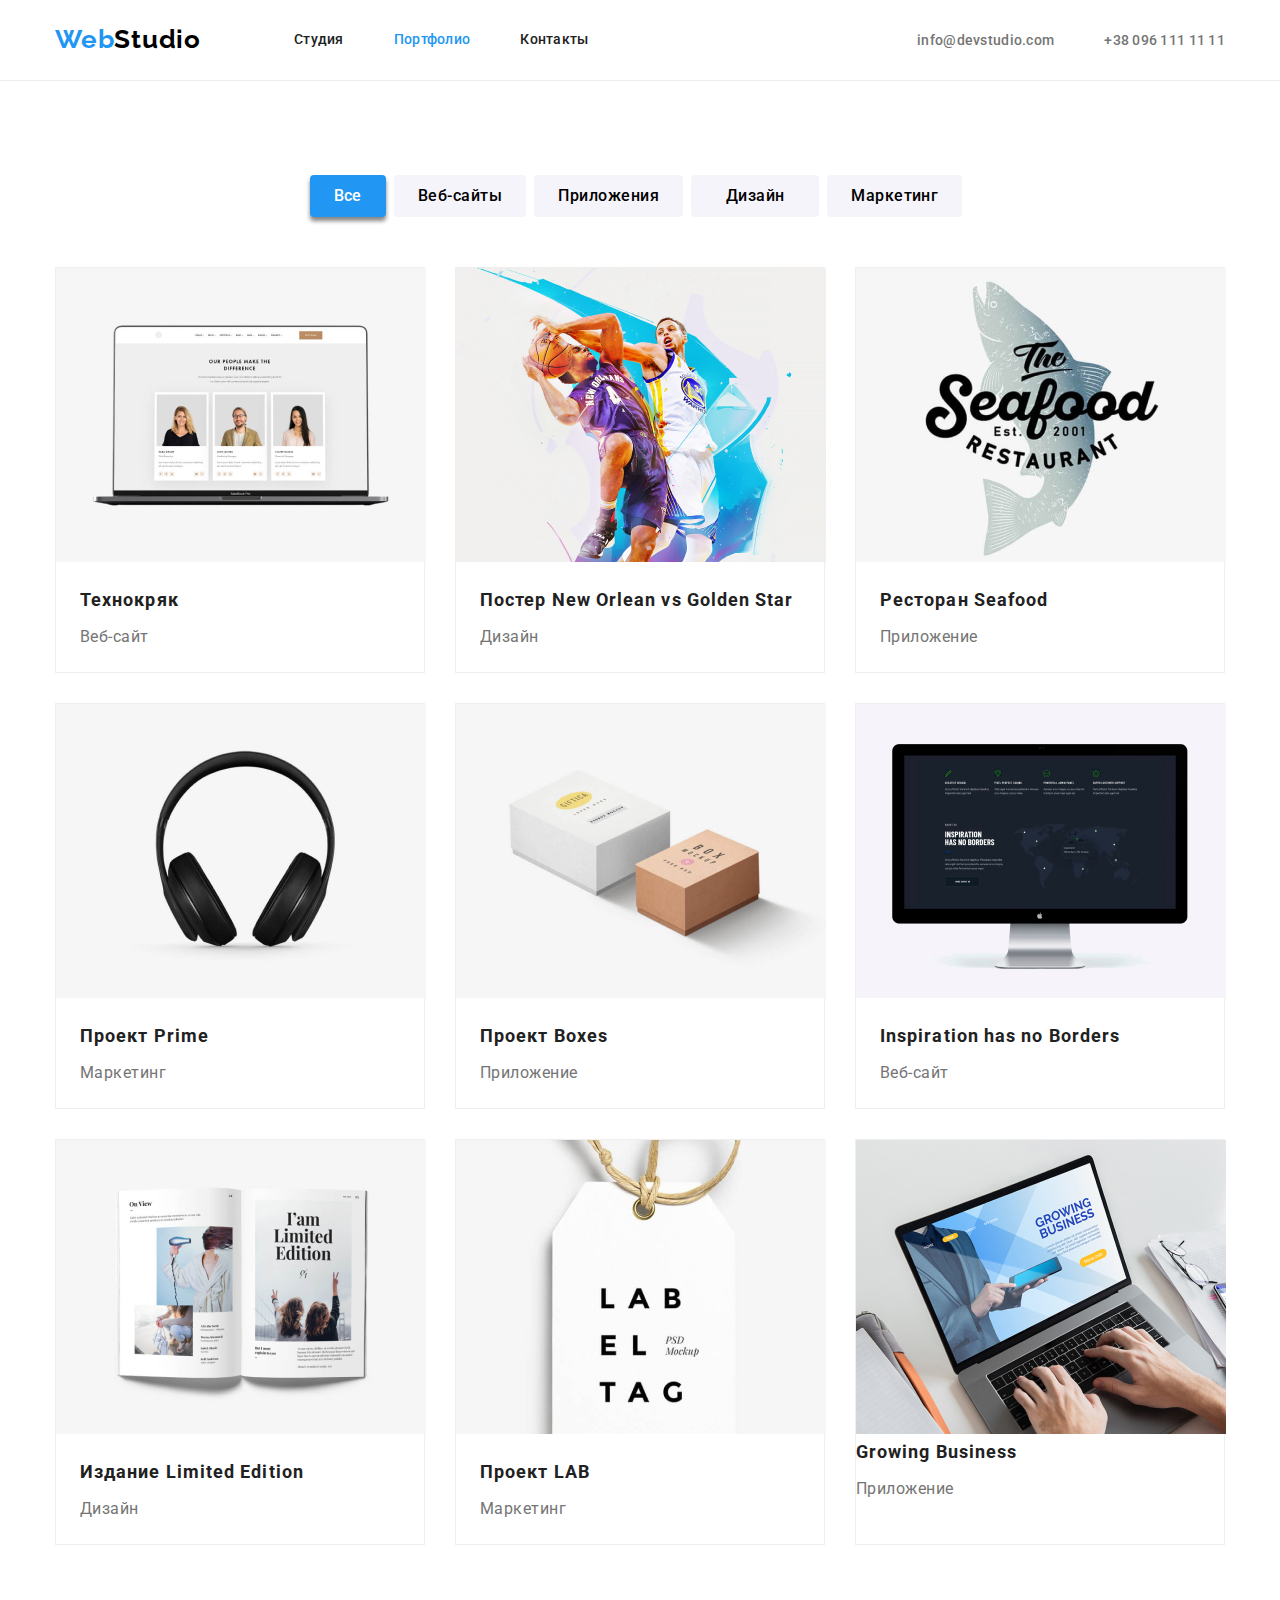
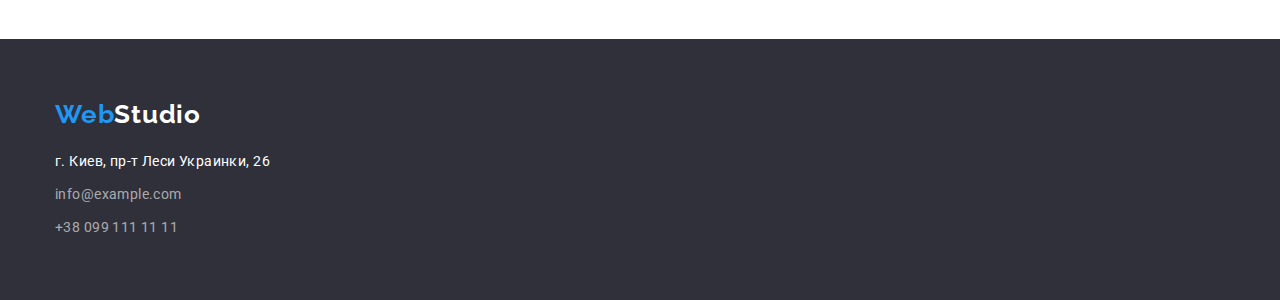
==== portfolio.html @ 1fb04671 "Створює новий репозиторій" ====
<!DOCTYPE html>
<html lang="ru">
<head>
    <meta charset="UTF-8">
    <meta http-equiv="X-UA-Compatible" content="IE=edge">
    <meta name="viewport" content="width=device-width, initial-scale=1.0">
    <title>Document</title>
    <link href="https://fonts.googleapis.com/css2?family=Raleway:wght@700&family=Roboto:wght@400;500;700;900&display=swap"
        rel="stylesheet"/>
        <link rel="stylesheet" href="https://cdnjs.cloudflare.com/ajax/libs/modern-normalize/1.1.0/modern-normalize.min.css"
            integrity="sha512-wpPYUAdjBVSE4KJnH1VR1HeZfpl1ub8YT/NKx4PuQ5NmX2tKuGu6U/JRp5y+Y8XG2tV+wKQpNHVUX03MfMFn9Q=="
            crossorigin="anonymous" referrerpolicy="no-referrer"/>
    <link rel="stylesheet" href="./css/styles.css"/>
</head>

<body>
    <!--Шапка-->
    <header>
        <div class="container header-nav">
            <nav>
                <a href="./index.html" class="logo">
                    <span class="img-logo">Web</span>Studio
                </a>
            
                <ul class="site-nav">
                    <li><a href="./index.html" class="link">Студия</a></li>
                    <li><a href="./portfolio.html" class="link current">Портфолио</a></li>
                    <li><a href="" class="link">Контакты</a></li>
                </ul>
            </nav>

            <ul class="auth-nav">
                <li> <a href="mailto:info@devstudio.com" class="link-mail">info@devstudio.com</a></li>
                <li> <a href="tel:+380961111111" class="link-tel">+38 096 111 11 11</a></li>
            </ul>
        </div>
        
    </header>

    <!-- Основной контент -->
    <main>
        <!-- Фильтр -->
        <section class="filter-portfolio">

            <div class="container">
                <ul class="button-list">
                    <li> <button type="button" class="primary-button">Все</button></li>
                    <li> <button type="button" class="button">Веб-сайты</button></li>
                    <li> <button type="button" class="button">Приложения</button></li>
                    <li> <button type="button" class="button">Дизайн</button></li>
                    <li> <button type="button" class="button">Маркетинг</button></li>
                </ul>
                
                <!-- Портфолио -->
                <ul class="list-portfolio">
                    <li class="item-portfolio border-foto"><img class="portfolio-foto" src="./images/img5.jpg" alt="веб-сайт"
                            width="370" height="294">
                        <div class="text-foto">
                            <h2 class="title-portfolio">Технокряк</h2>
                            <p class="portfolio-text">Веб-сайт</p>
                        </div>
                    </li>
                    <li class="item-portfolio border-foto"><img class="portfolio-foto" src="./images/img6.jpg" alt="дизайн" width="370"
                            height="294">
                       <div class="text-foto">
                        <h2 class="title-portfolio">Постер New Orlean vs Golden Star</h2>
                        <p class="portfolio-text">Дизайн</p>
                       </div>
                    </li>
                    <li class="item-portfolio border-foto"><img class="portfolio-foto" src="./images/img7.jpg" alt="приложение"
                            width="370" height="294">
                        <div class="text-foto">
                            <h2 class="title-portfolio">Ресторан Seafood</h2>
                            <p class="portfolio-text">Приложение</p>
                        </div>
                    </li>
                    <li class="item-portfolio border-foto"><img class="portfolio-foto" src="./images/img8.jpg" alt="маркетинг"
                            width="370" height="294">
                        <div class="text-foto">
                            <h2 class="title-portfolio">Проект Prime</h2>
                            <p class="portfolio-text">Маркетинг</p>
                        </div>
                    </li>
                    <li class="item-portfolio border-foto"><img class="portfolio-foto" src="./images/img9.jpg" alt="приложение"
                            width="370" height="294">
                        <div class="text-foto">
                            <h2 class="title-portfolio">Проект Boxes</h2>
                            <p class="portfolio-text">Приложение</p>
                        </div>
                    </li>
                    <li class="item-portfolio border-foto"><img class="portfolio-foto" src="./images/img10.jpg" alt="веб-сайт"
                            width="370" height="294">
                        <div class="text-foto">
                            <h2 class="title-portfolio">Inspiration has no Borders</h2>
                            <p class="portfolio-text">Веб-сайт</p>
                        </div>
                    </li>
                    <li class="item-portfolio border-foto"><img class="portfolio-foto" src="./images/img11.jpg" alt="дизайн" width="370"
                            height="294">
                        <div class="text-foto">
                            <h2 class="title-portfolio">Издание Limited Edition</h2>
                            <p class="portfolio-text">Дизайн</p>
                        </div>
                    </li>
                    <li class="item-portfolio border-foto"><img class="portfolio-foto" src="./images/img12.jpg" alt="маркетинг"
                            width="370" height="294">
                       <div class="text-foto">
                        <h2 class="title-portfolio">Проект LAB</h2>
                        <p class="portfolio-text">Маркетинг</p>
                       </div>
                    </li>
                    <li class="item-portfolio border-foto"><img class="portfolio-foto" src="./images/img13.jpg" alt="приложение"
                            width="370" height="294">
                        <h2 class="title-portfolio">Growing Business</h2>
                        <p class="portfolio-text">Приложение</p>
                    </li>
                </ul>
            </div>
                
            </section> 
    </main>

    <!--Подвал-->
    <footer>
        <div class="container">
            <a href="/" class="logo-footer">
                <span class="img-logo-footer">Web</span>Studio
            </a>
            <address class="address">
                <p class="text-address">г. Киев, пр-т Леси Украинки, 26</p>
                <a href="mailto:info@example.com" class="link">info@example.com</a> <br>
                <a href="tel:+380991111111" class="link-tel">+38 099 111 11 11</a>
            </address>
        </div>
        
    </footer>

    
</body>

</html>
---- css/styles.css ----
/* цвет основного текста rgba(117, 117, 117, 1) */

  /* вторичный цвет текста rgba(33, 33, 33, 1) */

  /* белый цвет #FFFFFF */

  /* синий цвет #2196F3 */

  /* акцент синий цвет #2196F3 */

  /* цвет фона основной #FFFFFF*/

  /* цвет фона вторичный #F5F4FA */

  /* .visually-hidden {
     position: absolute;
     width: 1px;
     height: 1px;
     margin: -1px;
     border: 0;
     padding: 0;

     white-space: nowrap;
     clip-path: inset(100%);
     clip: rect(0 0 0 0);
     overflow: hidden;
 }
     */

  
 html{
    box-sizing: border-box;
 }

 body {
     color: var(--primary-text-color);
     background-color: rgba(255, 255, 255, 1);

     font-family: Roboto, sans-serif;
     margin: 0;
 }

 *,
 *::before,
 *::after{
    box-sizing: inherit;
 }


 :root{
    --primary-text-color: rgba(117, 117, 117, 1);
    --secondary-text-color: rgba(33, 33, 33, 1);
    --accent-color: #2196F3;
 }
 

 .container {
     width: 1200px;
     margin-left: auto;
     margin-right: auto;
     padding-right: 15px;
     padding-left: 15px;
     /* outline: 2px solid tomato; */
 }

 ul {
     list-style: none;
 }

 img{
    display: block;
 }

 h1,
 h2,
 h3,
 h4,
 p,
 li,
 ul {
     padding: 0;
     margin: 0
 }
    

/* Шапка */

header{
    border-bottom-width: 1px;
    border-bottom-style: solid;
    border-bottom-color: rgba(236, 236, 236, 1);
}
 .logo{
     color: #000000;
     font-family: Raleway;
        font-weight: 700;
        font-size: 26px;
        line-height: 1.2;
        letter-spacing: 0.03em;

        text-decoration: none;
 }

 .img-logo{
     color: var(--accent-color);
 }


/* Навигация */

nav{
    display: flex;
    align-items: center;
}

  .header-nav{
    display: flex;
  }

 
 /* site-nav */

 .site-nav{
    margin-left: 93px;
    display: flex;
    align-items: center;
    }

    .site-nav li {
        margin-right: 50px;
        /* outline: 1px solid tomato; */
    }

    .site-nav li:last-child{
        margin-right: 0%;
    }
        

    .site-nav .link{
     color: var(--secondary-text-color);
     font-family: 'Roboto';
        font-weight: 500;
        font-size: 14px;
        line-height: 1.14;
        letter-spacing: 0.02em;
        padding-top: 32px;
        padding-bottom: 32px;
        display: block;

        text-decoration: none;
 }

    .site-nav .link.current{
     color: var(--accent-color);
     font-family: 'Roboto';
        font-weight: 500;
        font-size: 14px;
        line-height: 1.14;
        letter-spacing: 0.02em;
        padding-top: 32px;
        padding-bottom: 32px;
        display: block;

        text-decoration: none;
 }


 /* auth-nav */
 
.auth-nav{
    margin-left: auto;
    display: flex;
    align-items: center;
}
.auth-nav li{
    margin-right: 50px;
}

.auth-nav li:last-child {
    margin-right: 0%;
}

.auth-nav .link-mail{
    color: var(--primary-text-color);
    text-decoration: none;
    font-family: 'Roboto';
        font-style: 400;
        font-weight: 500;
        font-size: 14px;
        line-height: 1.14;
        letter-spacing: 0.02em;
}
.link-mail:hover,
.link-mail:focus{
    color: var(--accent-color);
}

.auth-nav .link-tel{
    color: var(--primary-text-color);
    text-decoration: none;
    font-family: 'Roboto';
        font-style: 400;
        font-weight: 500;
        font-size: 14px;
        line-height: 1.14;
        letter-spacing: 0.02em;
}
.link-tel:hover,
.link-tel:focus{
    color: var(--accent-color);
}


    /* Герой */

    .hero-title h1{
        font-family: 'Roboto';
            font-style: normal;
            font-weight: 900;
            font-size: 44px;
            line-height: 1.4;
            text-align: center;
            letter-spacing: 0.06em;
            text-transform: uppercase;
            color: #FFFFFF;
            

            margin-bottom: 30px;
            margin-top: 0;
    }

    .hero-title{
        padding-top: 200px;
        padding-bottom: 200px;
        
        background-color: #2F303A;
        text-align: center;
    }

 /* Наши особенности */
     
    .section {
     padding-top: 94px;
     padding-bottom: 94px;
 }
 
    .visually-hidden {
         position: absolute;
         width: 1px;
         height: 1px;
         margin: -1px;
         border: 0;
         padding: 0;
    
         white-space: nowrap;
         clip-path: inset(100%);
         clip: rect(0 0 0 0);
         overflow: hidden;
     }
        

 .feature-list{
    display: flex;
}

 .feature-list li{
    margin-right: 30px;

    width: 270px;
    
 }

 .feature-list li:last-child {
     margin-right: 0%;
 }

 .feature-list .title{
     color: var(--secondary-text-color);

        font-family: 'Roboto';
        font-weight: 700;
        font-size: 14px;
        line-height: 1.14;
        letter-spacing: 0.03em;
        text-transform: uppercase;
 }

  .feature-list .text{
        font-size: 14px;
        line-height: 1.71;
        letter-spacing: 0.03em;
 }

  .title{
    margin-bottom: 10px;
  }



 /* Чем мы занимаемся */
       .section-work{
        padding-bottom: 94px;
       }
       
 
       .section-title {
       color: var(--secondary-text-color);
       font-family: 'Roboto';
       font-weight: 700;
       font-size: 36px;
       line-height: 1.16;
       text-align: center;
       letter-spacing: 0.03em;
       margin-bottom: 50px;
   }

   .title-example{
    display: flex;
   }
  
  .title-example li{
    margin-right: 30px;
   }

   .title-example li:last-child {
       margin-right: 0%;
   }


 /* Команда */
 .team-section{
    text-align: center;
    background-color: #F5F4FA;
    padding-bottom: 94px;
    padding-top: 94px;
 }

 .section-title{
    margin-bottom: 50px;
 }

 .team-list{
    display: flex;
 }

 .title-team{
    margin-right: 30px;
    border: 2px solid transparent;
 }

 .title-team:last-child {
     margin-right: 0%;
 }

   .box-team{
    padding-top: 30px;
    padding-bottom: 30px;
   }

 .team-list .title{
     color: var(--secondary-text-color);
        font-style: 400;
        font-weight: 500;
        font-size: 16px;
        line-height: 1.18;
        letter-spacing: 0.03em;
 }

 .team-list .team-text{
     font-family: 'Roboto';
     font-size: 16px;
     line-height: 1.18;
     letter-spacing: 0.03em;
 }

 /* Фильтр */
 .filter-portfolio{
    padding-top: 94px;
    padding-bottom: 94px;
 }

 .button-list{
 display: flex;
 justify-content: center;

 }

 .button-list li{
    margin-right: 8px;
 }

 /* Портфолио */

 .list-portfolio{
    display: flex;
    flex-wrap: wrap;
    margin-right: -30px;
    margin-bottom: -30px;
 }


 .border-foto{
    border: 1px solid rgba(238, 238, 238, 1);
 }
 
 .text-foto{
    padding: 20px 24px;
 }

 .item-portfolio{
    min-width: 370px;
    flex-basis: calc(100% / 3 - 30px);
    margin-right: 30px;
    margin-bottom: 30px;
 }

 .list-portfolio .title-portfolio{
     color: var(--secondary-text-color);
        font-family: 'Roboto';
        font-weight: 700;
        font-size: 18px;
        line-height: 2;
        letter-spacing: 0.06em;

        margin-bottom: 4px;
 }

 .list-portfolio .portfolio-text{
        font-size: 16px;
        line-height: 1.88;
        letter-spacing: 0.03em;
    
 }


 /* Подвал */
footer{
    display: flex;
    background-color: #2F303A;
    padding-top: 60px;
    padding-bottom: 60px;
}

.logo-footer{
        font-family: 'Raleway';
            font-style: 400;
            font-weight: 700;
            font-size: 26px;
            line-height: 1.19;
            letter-spacing: 0.03em;
            color: #FFFFFF;
            text-decoration: none;
            display: inline-block;
            margin-bottom: 20px;      
}

.img-logo-footer{
    font-family: 'Raleway';
        font-style: 400;
        font-weight: 700;
        font-size: 26px;
        line-height: 1.19;
        letter-spacing: 0.03em;
        color: #2196F3;
        text-decoration: none;
}

 .address .text-address{
        color: rgba(255, 255, 255, 1);
        font-family: 'Roboto';
        font-style: normal;
        font-weight: 400;
        font-size: 14px;
        line-height: 1.71;
        letter-spacing: 0.03em;
        margin-bottom: 9px;
 }

 .address .link{
       color: rgba(255, 255, 255, 0.6);
       text-decoration: none;
        font-family: 'Roboto';
        font-style: normal;
        font-weight: 400;
        font-size: 14px;
        line-height: 1.71;
        letter-spacing: 0.03em;
        display: inline-block;
        margin-bottom: 9px;
 }
   .address .link-tel{
    color: rgba(255, 255, 255, 0.6);
        text-decoration: none;
        font-family: 'Roboto';
        font-style: normal;
        font-weight: 400;
        font-size: 14px;
        line-height: 1.71;
        letter-spacing: 0.03em;
        display: inline-block;
   }

 

  /* Кнопка */

.button-hero{
    font-family: 'Roboto';
    color: #FFFFFF;
    background-color: var(--accent-color);
    min-width: 200px;
    height: 50px;
        font-weight: 700;
        font-size: 16px;
        line-height: 1.87;
        display: flex;
        align-items: center;
        text-align: center;
        letter-spacing: 0.06em;
        
        padding-top: 10px;
        padding-bottom: 10px;
        padding-left: 32px;
        padding-right: 32px;
        margin: auto;
        border-radius: 4px;
        border: 4px solid var(--accent-color);
}

.primary-button {
    min-width: 73px;
    min-height: 38px;

    color: #FFFFFF;
    background-color: #2196F3;
    font-family: 'Roboto';
    font-weight: 500;
    font-size: 16px;
    line-height: 1.62;
    letter-spacing: 0.03em;
    border-radius: 4px;
    border-color: transparent;
    box-shadow: 0px 4px 4px #858585;
    padding: 6px 22px;
    margin-bottom: 50px;

    cursor: pointer;
}

.button{
    font-family: 'Roboto';
    font-weight: 500;
    font-size: 16px;
    line-height: 1.62;
    text-align: center;
    letter-spacing: 0.03em;
    min-width: 128px;
    min-height: 38px;
    background: #F5F4FA;
    border-radius: 4px;
    border-color: transparent;
    padding: 6px 22px;
    margin-bottom: 50px;

    cursor: pointer;
  }
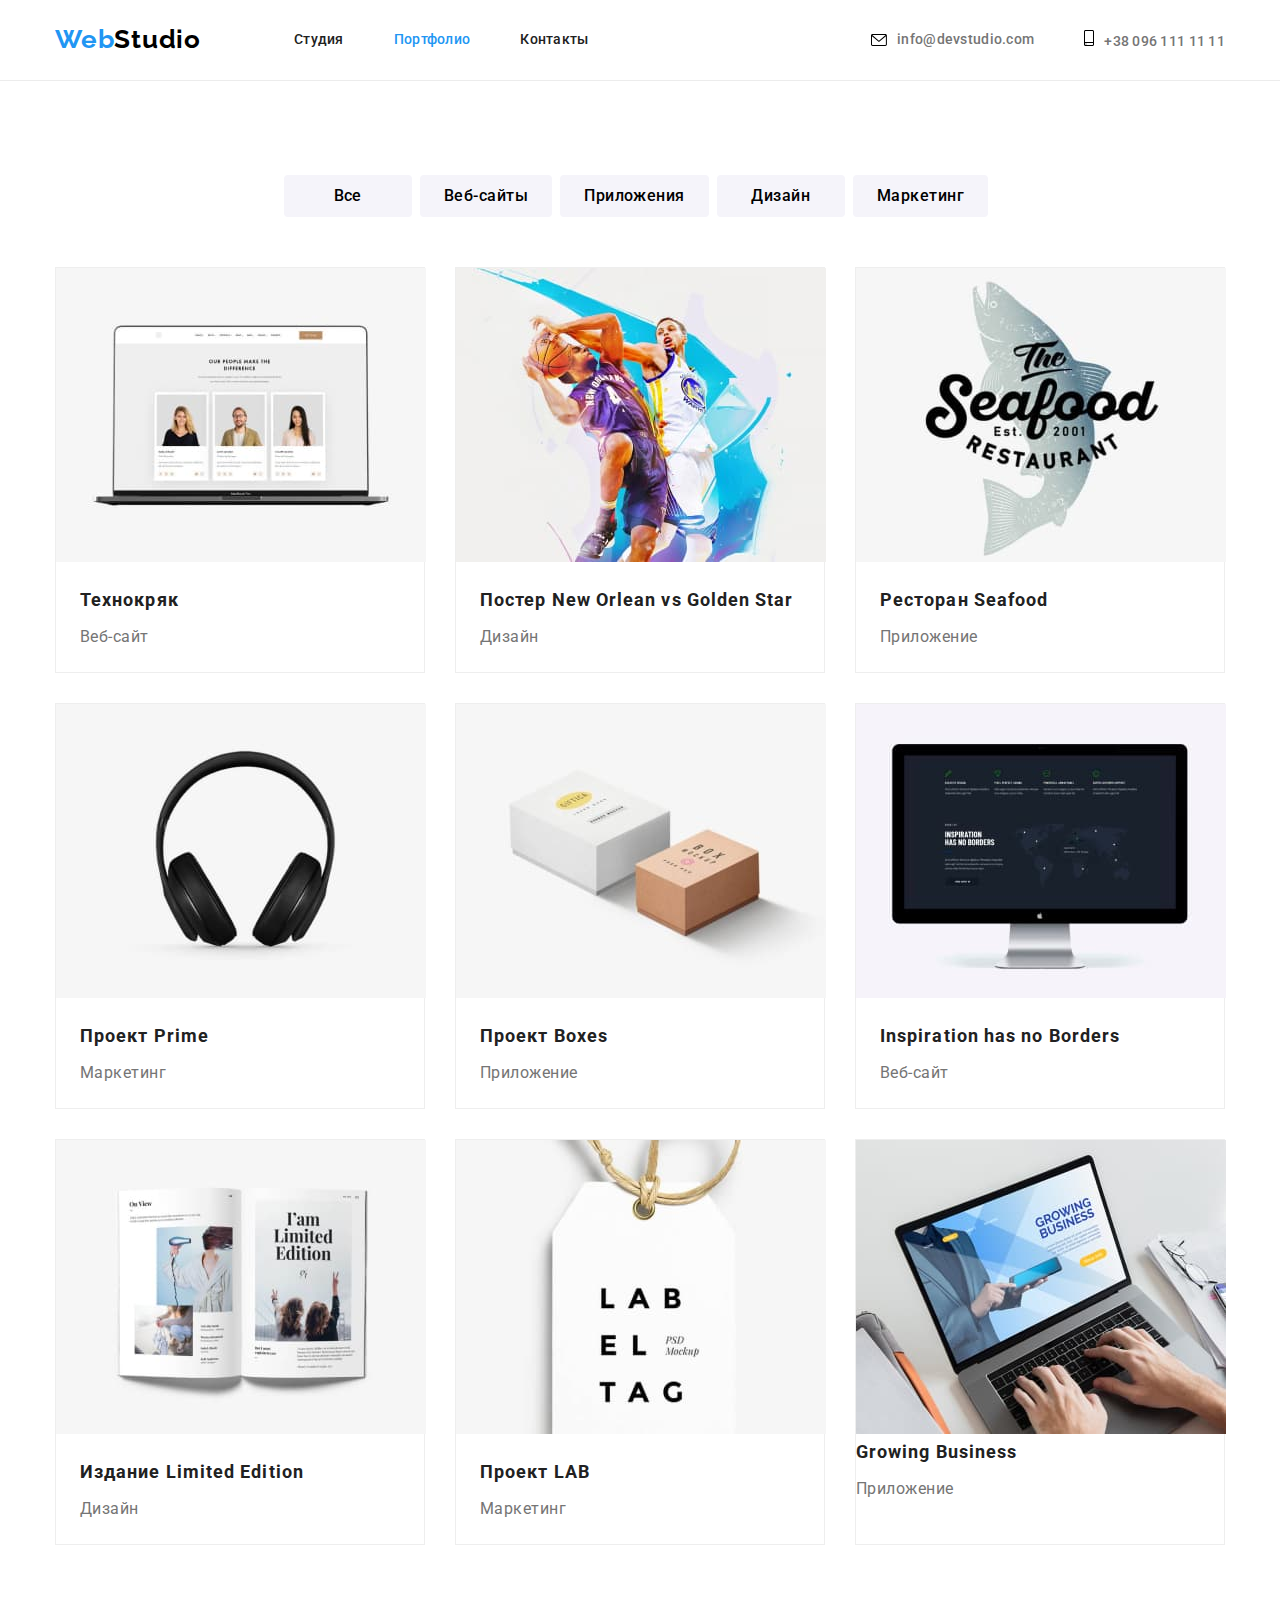
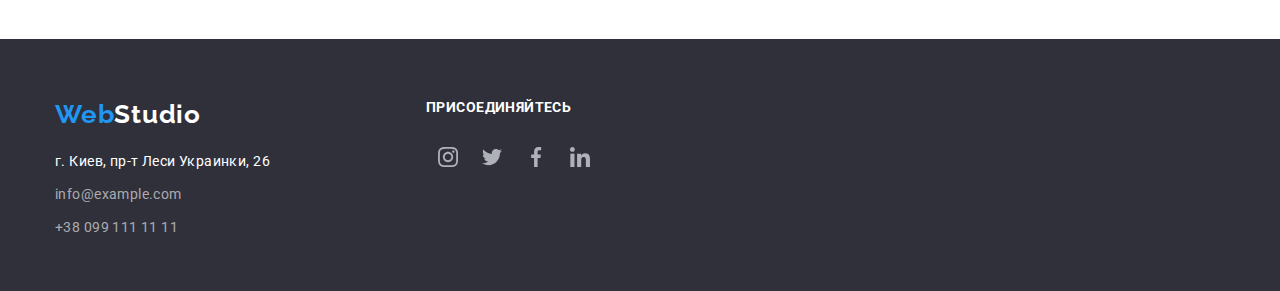
==== commit 90a845f7: "Вносить зміни у розмітку та оформлення" ====
--- a/portfolio.html
+++ b/portfolio.html
@@ -30,8 +30,18 @@
             </nav>
 
             <ul class="auth-nav">
-                <li> <a href="mailto:info@devstudio.com" class="link-mail">info@devstudio.com</a></li>
-                <li> <a href="tel:+380961111111" class="link-tel">+38 096 111 11 11</a></li>
+                <li>
+                    <a href="mailto:info@devstudio.com" class="link-mail">
+                        <svg class="icon-mail">
+                            <use href="./images/icons.svg#icon-mail"></use>
+                        </svg> info@devstudio.com</a>
+                </li>
+                <li>
+                    <a href="tel:+380961111111" class="link-tel">
+                        <svg class="icon-tel">
+                            <use href="./images/icons.svg#icon-phone"></use>
+                        </svg>+38 096 111 11 11</a>
+                </li>
             </ul>
         </div>
         
@@ -44,7 +54,7 @@
 
             <div class="container">
                 <ul class="button-list">
-                    <li> <button type="button" class="primary-button">Все</button></li>
+                    <li> <button type="button" class="button">Все</button></li>
                     <li> <button type="button" class="button">Веб-сайты</button></li>
                     <li> <button type="button" class="button">Приложения</button></li>
                     <li> <button type="button" class="button">Дизайн</button></li>
@@ -122,18 +132,60 @@
 
     <!--Подвал-->
     <footer>
-        <div class="container">
-            <a href="/" class="logo-footer">
-                <span class="img-logo-footer">Web</span>Studio
-            </a>
-            <address class="address">
-                <p class="text-address">г. Киев, пр-т Леси Украинки, 26</p>
-                <a href="mailto:info@example.com" class="link">info@example.com</a> <br>
-                <a href="tel:+380991111111" class="link-tel">+38 099 111 11 11</a>
-            </address>
+        <div class="container footer-blok">
+            <div class="address-blok">
+                <a href="/" class="logo-footer">
+                    <span class="img-logo-footer">Web</span>Studio
+                </a>
+                <address class="address">
+                    <p class="text-address">г. Киев, пр-т Леси Украинки, 26</p>
+                    <a href="mailto:info@example.com" class="link">info@example.com</a> <br>
+                    <a href="tel:+380991111111" class="link-tel">+38 099 111 11 11</a>
+                </address>
+            </div>
+    
+            <div class="icon-blok">
+                <h3 class="title-icon">Присоединяйтесь</h3>
+                <ul class="socials">
+                    <li>
+                        <a class="link-social" href="#">
+                            <svg class="footer-icon" width="20" height="20">
+                                <use href="./images/symbol2.svg#icon-instagram"></use>
+                            </svg>
+                        </a>
+                    </li>
+                    <li>
+                        <a class="link-social" href="#">
+                            <svg class="footer-icon" width="20" height="20">
+                                <use href="./images/symbol2.svg#icon-twitter"></use>
+                            </svg>
+                        </a>
+                    </li>
+                    <li>
+                        <a class="link-social" href="#">
+                            <svg class="footer-icon" width="20" height="20">
+                                <use href="./images/symbol2.svg#icon-facebook"></use>
+                            </svg>
+                        </a>
+                    </li>
+                    <li>
+                        <a class="link-social" href="#">
+                            <svg class="footer-icon" width="20" height="20">
+                                <use href="./images/symbol2.svg#icon-linkedin"></use>
+                            </svg>
+                        </a>
+                    </li>
+                </ul>
+            </div>
+    
+    
+    
+    
         </div>
-        
+    
+    
     </footer>
+
 
     
 </body>
--- a/css/styles.css
+++ b/css/styles.css
@@ -189,6 +189,8 @@
         font-size: 14px;
         line-height: 1.14;
         letter-spacing: 0.02em;
+        display: flex;
+        align-items: center;
 }
 .link-mail:hover,
 .link-mail:focus{
@@ -209,6 +211,32 @@
 .link-tel:focus{
     color: var(--accent-color);
 }
+
+
+
+.icon-mail{
+    margin-right: 10px;
+    width: 16px;
+    height: 12px;
+    cursor: pointer;
+}
+
+.icon-tel{
+    margin-right: 10px;
+    width: 10px;
+    height: 16px;
+    cursor: pointer;
+}
+
+  .icon-tel:hover,
+  .icon-tel:focus{
+    fill: var(--accent-color);
+}
+  .icon-mail:hover,
+  .icon-mail:focus{
+      fill: var(--accent-color);
+  }
+
 
 
     /* Герой */
@@ -229,12 +257,28 @@
             margin-top: 0;
     }
 
-    .hero-title{
+     .hero-title{
+        margin-left: auto;
+        margin-right: auto;
         padding-top: 200px;
         padding-bottom: 200px;
+        max-width: 1600px;
+        height: 600px;
+
+       
+        background-color: rgba(47, 48, 58, 0.4);
+        background-image: linear-gradient(
+            rgba(47, 48, 58, 0.4),
+            rgba(47, 48, 58, 0.4)
+        ),
+        url(../images/bgfon-hero.jpg);
+
+        text-align: center;
+        background-position: center;
+        background-size: cover;
         
-        background-color: #2F303A;
-        text-align: center;
+        background-repeat: no-repeat;
+        border-color: var(--primary-text-color);
     }
 
  /* Наши особенности */
@@ -295,7 +339,21 @@
     margin-bottom: 10px;
   }
 
-
+  .icon-feature{
+    margin: 25px 100px;
+    text-align: center;
+    width: 70px;
+    height: 70px;
+  }
+
+  .feature-box{
+    background-color: rgba(245, 244, 250, 1);
+    border-radius: 4px;
+    margin-bottom: 30px;
+    width: 270px;
+    height: 120px;
+    text-align: center;
+  }
 
  /* Чем мы занимаемся */
        .section-work{
@@ -326,13 +384,71 @@
        margin-right: 0%;
    }
 
-
  /* Команда */
+
+ .card-bg{
+    background-color:#FFFFFF;
+    width: 270px;
+    height: 168px;
+    box-shadow: 0px 1px 3px 
+     rgba(0, 0, 0, 0.12), 0px 1px 1px
+     rgba(0, 0, 0, 0.14), 0px 2px 1px
+     rgba(0, 0, 0, 0.2);
+ }
+
+ .team-link{
+    margin: 16px 32px 30px 32px;
+    display: flex;
+    justify-content: center;
+ }
+
+ .social-list{
+    display: flex;
+    list-style: none;
+    padding-left: 32px;
+    padding-right: 32px;
+    margin-top: 16px;
+    justify-content: space-between;
+ }
+
+ .link-area{
+        display: flex;
+        align-items: center;
+        justify-content: center;
+        width: 44px;
+        height: 44px;
+        border-radius: 50%;
+        
+ }
+
+ .link-area:hover,
+ .link-area:focus {
+    background-color: var(--accent-color);
+ }
+
+ .social-links:hover,
+ .social-links:focus{
+    fill: FFFFFF;
+ }
+
+ .social-links{
+        width: 20px;
+        height: 20px;
+        fill: currentColor;
+        
+ }
+    
+
+   
  .team-section{
+    /* width: 1600px;
+    height: 708px; */
     text-align: center;
     background-color: #F5F4FA;
     padding-bottom: 94px;
     padding-top: 94px;
+    /* margin-left: auto;
+    margin-right: auto; */
  }
 
  .section-title{
@@ -354,7 +470,6 @@
 
    .box-team{
     padding-top: 30px;
-    padding-bottom: 30px;
    }
 
  .team-list .title{
@@ -373,16 +488,50 @@
      letter-spacing: 0.03em;
  }
 
- /* Фильтр */
+
+ .section-client{
+            text-align: center;
+            padding-bottom: 94px;
+            padding-top: 94px;
+        }
+
+ /* Постоянные клиенты */
+
+ .company {
+     display: flex;
+     align-items: center;
+     justify-content: center;
+ }
+
+ .client-icon {
+     fill: #AFB1B8;
+     border: 1px solid #afb1b8;
+     border-radius: 4px;
+     width: 170px;
+     height: 92px;
+     margin-right: 30px;
+     padding: 16px 32px;
+
+     cursor: pointer;
+ }
+
+ .client-icon:hover,
+ .client-icon:focus {
+     fill: var(--accent-color);
+ }
+
+
+
+    /* Фильтр */
+
  .filter-portfolio{
     padding-top: 94px;
     padding-bottom: 94px;
  }
 
- .button-list{
- display: flex;
- justify-content: center;
-
+  .button-list{
+  display: flex;
+  justify-content: center;
  }
 
  .button-list li{
@@ -412,6 +561,11 @@
     flex-basis: calc(100% / 3 - 30px);
     margin-right: 30px;
     margin-bottom: 30px;
+ }
+
+ .border-foto:hover,
+ .border-foto:focus{
+    box-shadow: 1px 4px 6px 0px rgba(0, 0, 0, 0.16);
  }
 
  .list-portfolio .title-portfolio{
@@ -439,6 +593,14 @@
     background-color: #2F303A;
     padding-top: 60px;
     padding-bottom: 60px;
+}
+
+.footer-blok{
+    display: flex;
+}
+
+.address-blok{
+    margin-right: 70px;
 }
 
 .logo-footer{
@@ -465,6 +627,12 @@
         text-decoration: none;
 }
 
+.address{
+    width: 231px;
+    height: 81px;
+    margin-right: 70px;
+}
+
  .address .text-address{
         color: rgba(255, 255, 255, 1);
         font-family: 'Roboto';
@@ -500,11 +668,63 @@
         display: inline-block;
    }
 
- 
+  .title-icon{
+    font-family: 'Roboto';
+    font-style: normal;
+    font-weight: 700;
+    font-size: 14px;
+    line-height: 16px;
+    letter-spacing: 0.03em;
+    text-transform: uppercase;
+    color: rgba(255, 255, 255, 1);
+    margin-bottom: 20px;
+
+  }
+
+  .footer-icons{
+    display: flex;
+    align-items: center;
+    justify-content: center;
+  }
+
+  .socials{
+    display: flex;
+    list-style: none;
+  }
+
+  .items-icon{
+    margin-right: 10px;
+  }
+
+  .link-social{
+    display: flex;
+        align-items: center;
+        justify-content: center;
+        width: 44px;
+        height: 44px;
+        border-radius: 50%;
+  }
+
+  .link-social:hover,
+  .link-social:focus{
+    background-color: var(--accent-color);
+  }
+
+  .footer-icon{
+    width: 20px;
+    height: 20px;
+    fill: rgba(175, 177, 184, 1);
+    /* fill: currentColor; */
+  }
+
+  .footer-icon:hover,
+  .footer-icon:focus{
+    fill: #FFFFFF;
+  }
 
   /* Кнопка */
 
-.button-hero{
+  .button-hero{
     font-family: 'Roboto';
     color: #FFFFFF;
     background-color: var(--accent-color);
@@ -525,9 +745,9 @@
         margin: auto;
         border-radius: 4px;
         border: 4px solid var(--accent-color);
-}
-
-.primary-button {
+ }
+
+   .primary-button {
     min-width: 73px;
     min-height: 38px;
 
@@ -545,6 +765,11 @@
     margin-bottom: 50px;
 
     cursor: pointer;
+}
+
+.button:hover,
+.button:focus{
+    background-color: var(--accent-color);
 }
 
 .button{
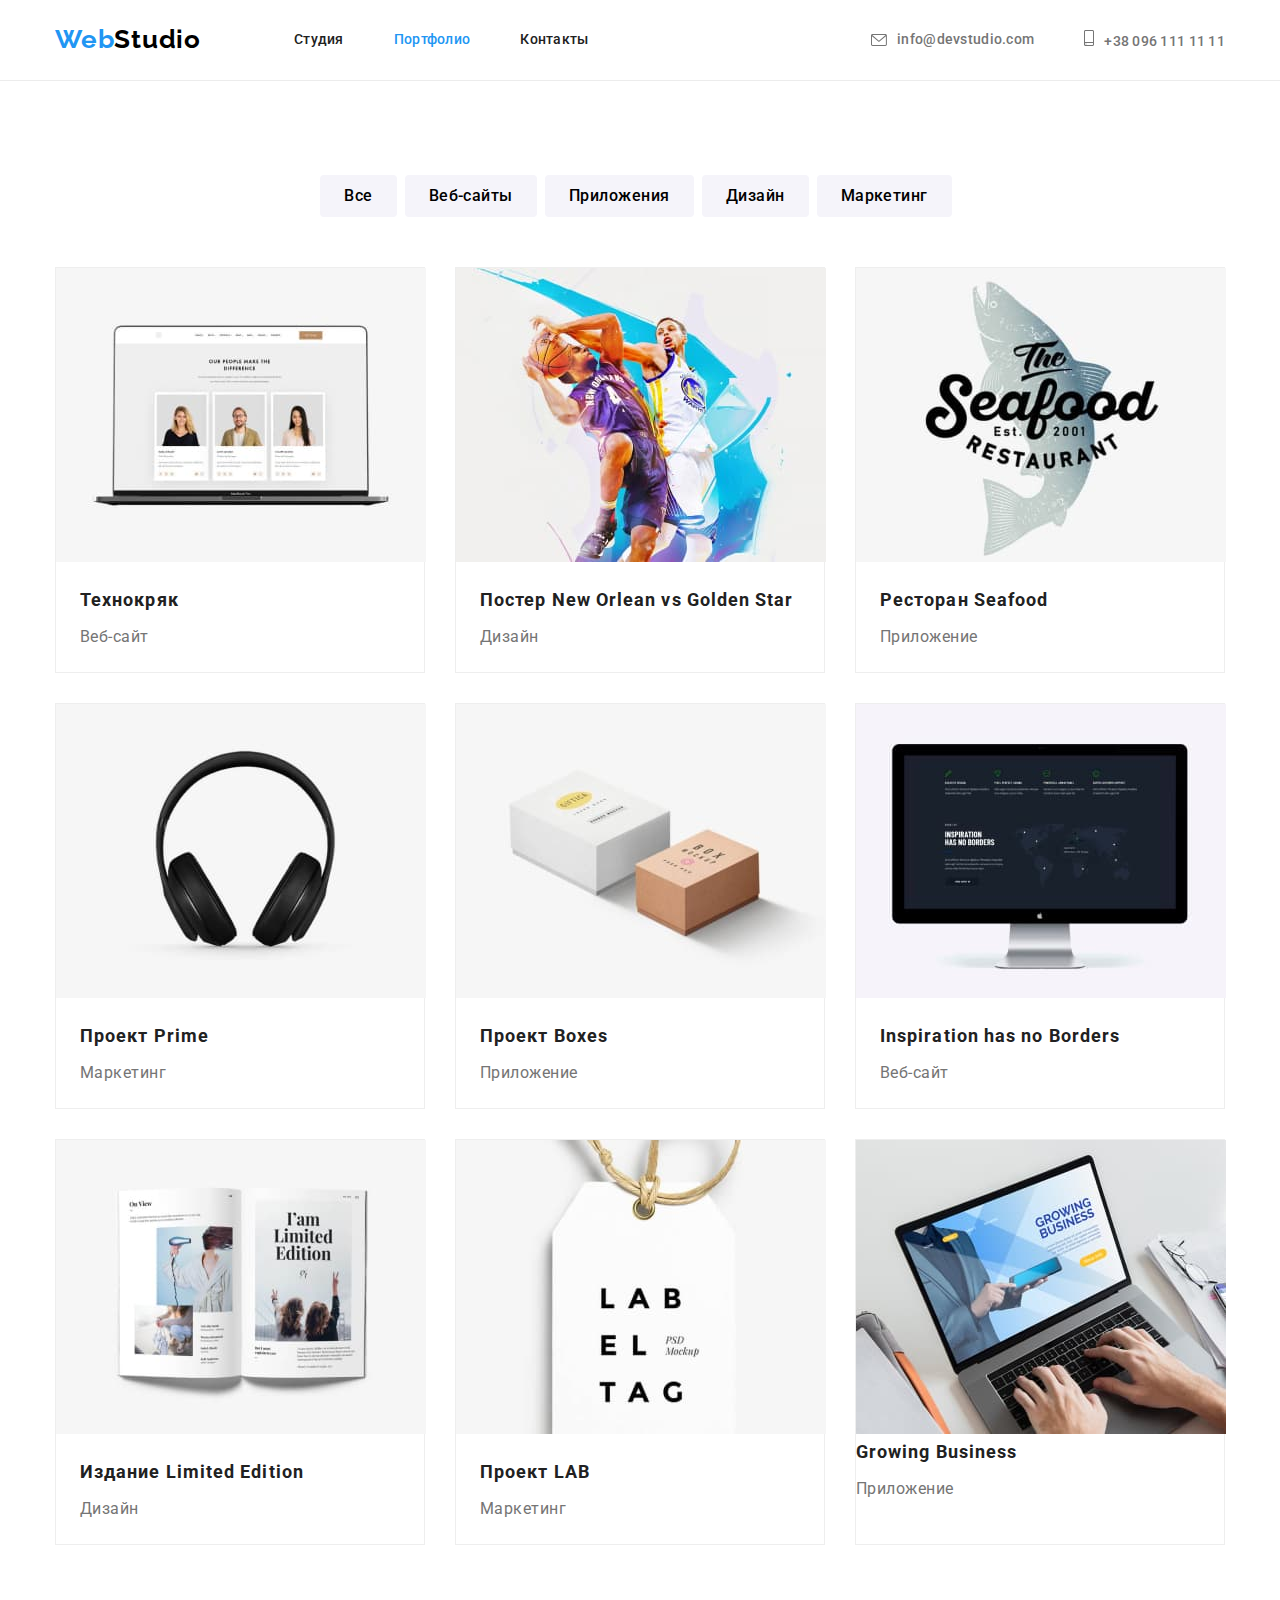
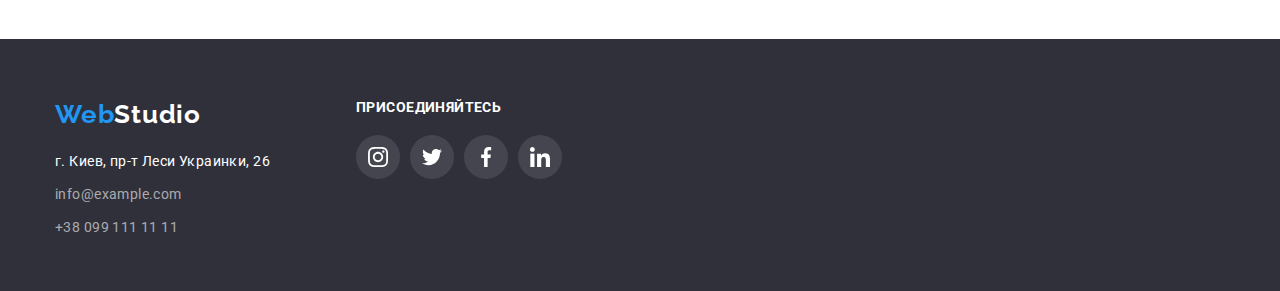
==== commit 3ea105bb: "Вносить зміни у стилізацію" ====
--- a/portfolio.html
+++ b/portfolio.html
@@ -147,28 +147,28 @@
             <div class="icon-blok">
                 <h3 class="title-icon">Присоединяйтесь</h3>
                 <ul class="socials">
-                    <li>
+                    <li class="items-icon">
                         <a class="link-social" href="#">
                             <svg class="footer-icon" width="20" height="20">
                                 <use href="./images/symbol2.svg#icon-instagram"></use>
                             </svg>
                         </a>
                     </li>
-                    <li>
+                    <li class="items-icon">
                         <a class="link-social" href="#">
                             <svg class="footer-icon" width="20" height="20">
                                 <use href="./images/symbol2.svg#icon-twitter"></use>
                             </svg>
                         </a>
                     </li>
-                    <li>
+                    <li class="items-icon">
                         <a class="link-social" href="#">
                             <svg class="footer-icon" width="20" height="20">
                                 <use href="./images/symbol2.svg#icon-facebook"></use>
                             </svg>
                         </a>
                     </li>
-                    <li>
+                    <li class="items-icon">
                         <a class="link-social" href="#">
                             <svg class="footer-icon" width="20" height="20">
                                 <use href="./images/symbol2.svg#icon-linkedin"></use>
--- a/css/styles.css
+++ b/css/styles.css
@@ -150,6 +150,11 @@
         text-decoration: none;
  }
 
+ .site-nav .link:hover,
+ .site-nav .link:focus{
+    color: var(--accent-color);
+ }
+
     .site-nav .link.current{
      color: var(--accent-color);
      font-family: 'Roboto';
@@ -184,7 +189,7 @@
     color: var(--primary-text-color);
     text-decoration: none;
     font-family: 'Roboto';
-        font-style: 400;
+        font-style: normal;
         font-weight: 500;
         font-size: 14px;
         line-height: 1.14;
@@ -192,32 +197,37 @@
         display: flex;
         align-items: center;
 }
+
 .link-mail:hover,
 .link-mail:focus{
     color: var(--accent-color);
-}
+    fill: var(--accent-color);
+}
+
 
 .auth-nav .link-tel{
     color: var(--primary-text-color);
     text-decoration: none;
     font-family: 'Roboto';
-        font-style: 400;
+        font-style: normal;
         font-weight: 500;
         font-size: 14px;
         line-height: 1.14;
         letter-spacing: 0.02em;
 }
+
 .link-tel:hover,
 .link-tel:focus{
     color: var(--accent-color);
-}
-
+    fill: var(--accent-color);
+}
 
 
 .icon-mail{
     margin-right: 10px;
     width: 16px;
     height: 12px;
+    fill: currentColor;
     cursor: pointer;
 }
 
@@ -225,7 +235,9 @@
     margin-right: 10px;
     width: 10px;
     height: 16px;
+    fill: currentColor;
     cursor: pointer;
+    
 }
 
   .icon-tel:hover,
@@ -418,28 +430,25 @@
         width: 44px;
         height: 44px;
         border-radius: 50%;
-        
+ }
+
+ .link-area:hover .social-links{
+    fill: #FFFFFF;
  }
 
  .link-area:hover,
- .link-area:focus {
+ .link-area:focus{
     background-color: var(--accent-color);
  }
 
- .social-links:hover,
- .social-links:focus{
-    fill: FFFFFF;
- }
 
  .social-links{
         width: 20px;
         height: 20px;
-        fill: currentColor;
-        
+        fill: #AFB1B8;     
  }
     
 
-   
  .team-section{
     /* width: 1600px;
     height: 708px; */
@@ -503,16 +512,26 @@
      justify-content: center;
  }
 
+ .card{
+    
+    width: 170px;
+    height: 92px;
+    margin-right: 30px;
+ }
+
+  .client-icons{
+    border: 1px solid #afb1b8;
+        border-radius: 4px;
+        width: 170px;
+        height: 92px;
+        padding: 16px 32px;
+
+        cursor: pointer;
+ }
+
+
  .client-icon {
      fill: #AFB1B8;
-     border: 1px solid #afb1b8;
-     border-radius: 4px;
-     width: 170px;
-     height: 92px;
-     margin-right: 30px;
-     padding: 16px 32px;
-
-     cursor: pointer;
  }
 
  .client-icon:hover,
@@ -537,6 +556,7 @@
  .button-list li{
     margin-right: 8px;
  }
+
 
  /* Портфолио */
 
@@ -599,9 +619,9 @@
     display: flex;
 }
 
-.address-blok{
+/* .address-blok{
     margin-right: 70px;
-}
+} */
 
 .logo-footer{
         font-family: 'Raleway';
@@ -703,6 +723,7 @@
         width: 44px;
         height: 44px;
         border-radius: 50%;
+        background-color:rgba(255, 255, 255, 0.1);
   }
 
   .link-social:hover,
@@ -713,14 +734,10 @@
   .footer-icon{
     width: 20px;
     height: 20px;
-    fill: rgba(175, 177, 184, 1);
-    /* fill: currentColor; */
-  }
-
-  .footer-icon:hover,
-  .footer-icon:focus{
     fill: #FFFFFF;
-  }
+
+  }
+
 
   /* Кнопка */
 
@@ -745,6 +762,7 @@
         margin: auto;
         border-radius: 4px;
         border: 4px solid var(--accent-color);
+        cursor: pointer;
  }
 
    .primary-button {
@@ -779,7 +797,6 @@
     line-height: 1.62;
     text-align: center;
     letter-spacing: 0.03em;
-    min-width: 128px;
     min-height: 38px;
     background: #F5F4FA;
     border-radius: 4px;
@@ -790,6 +807,11 @@
     cursor: pointer;
   }
 
+  .button:hover,
+  .button:focus{
+    color: #FFFFFF;
+  }
+
   
 
   
